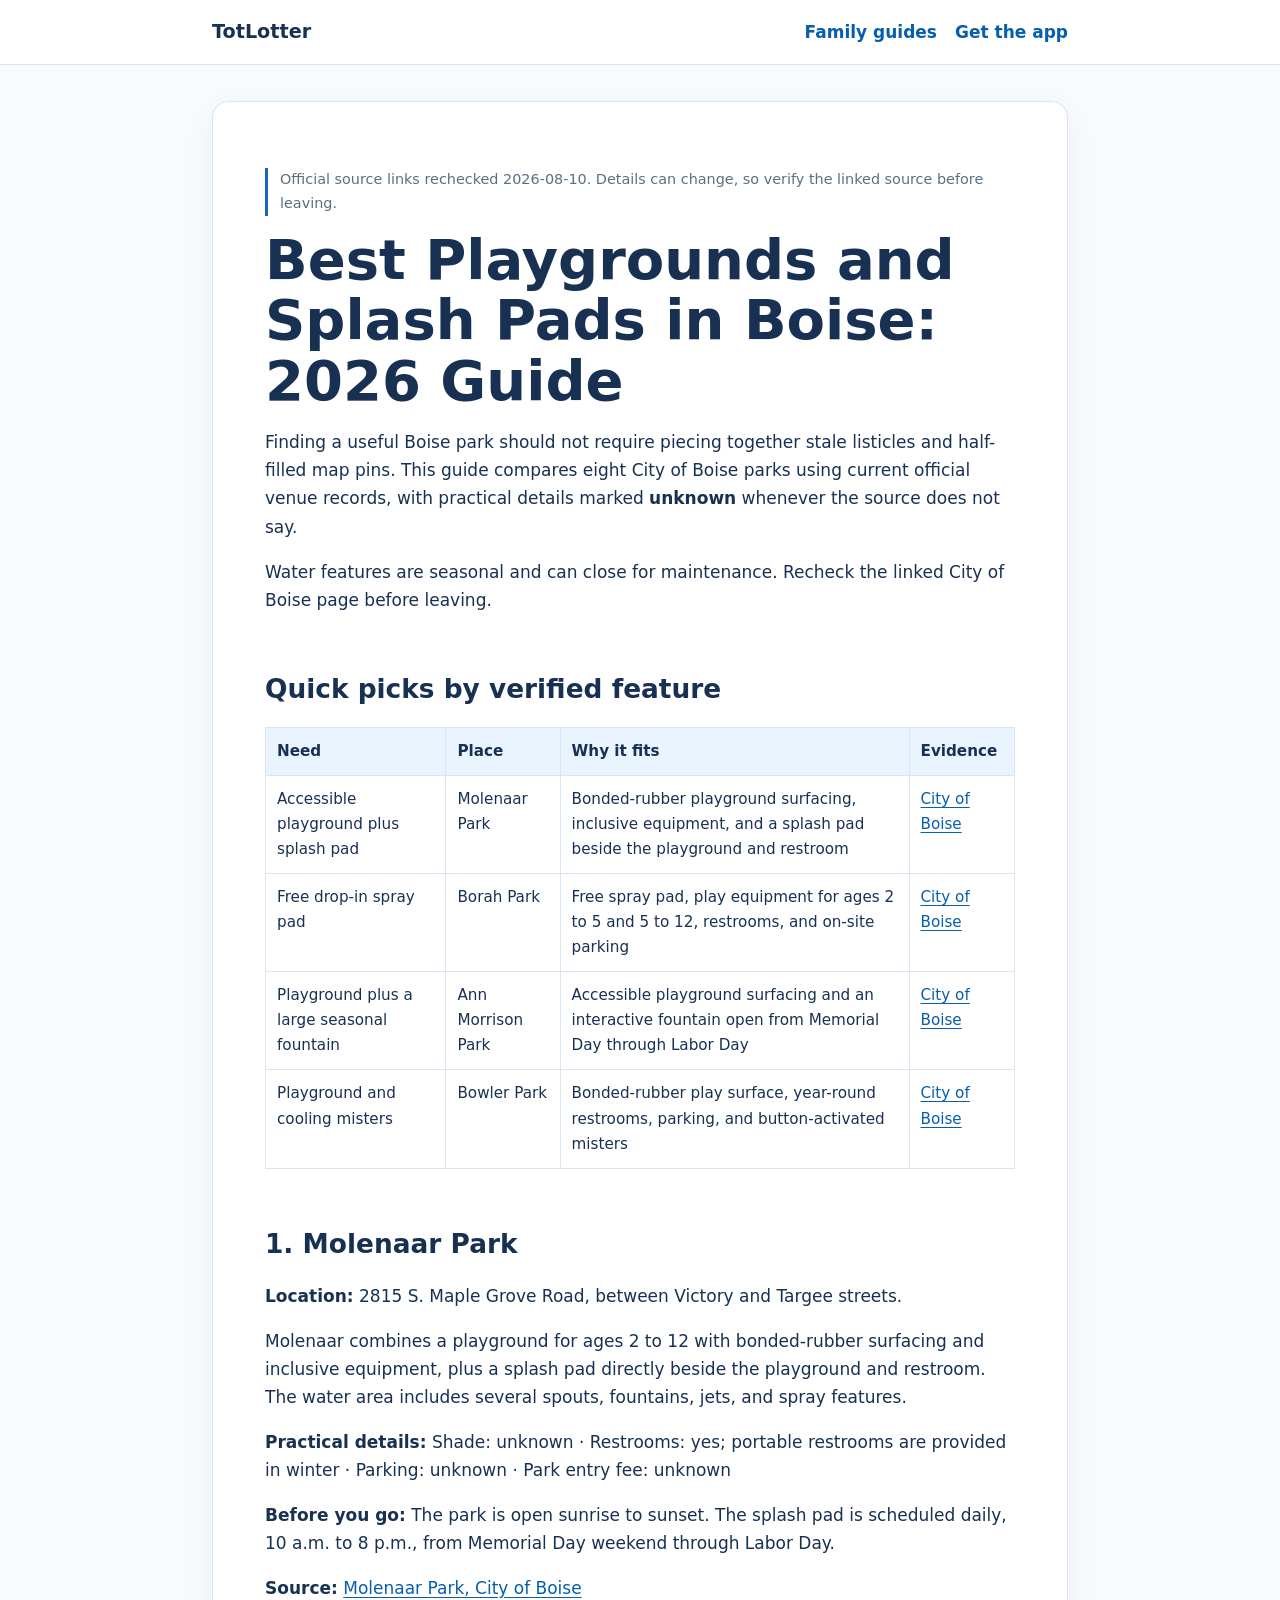
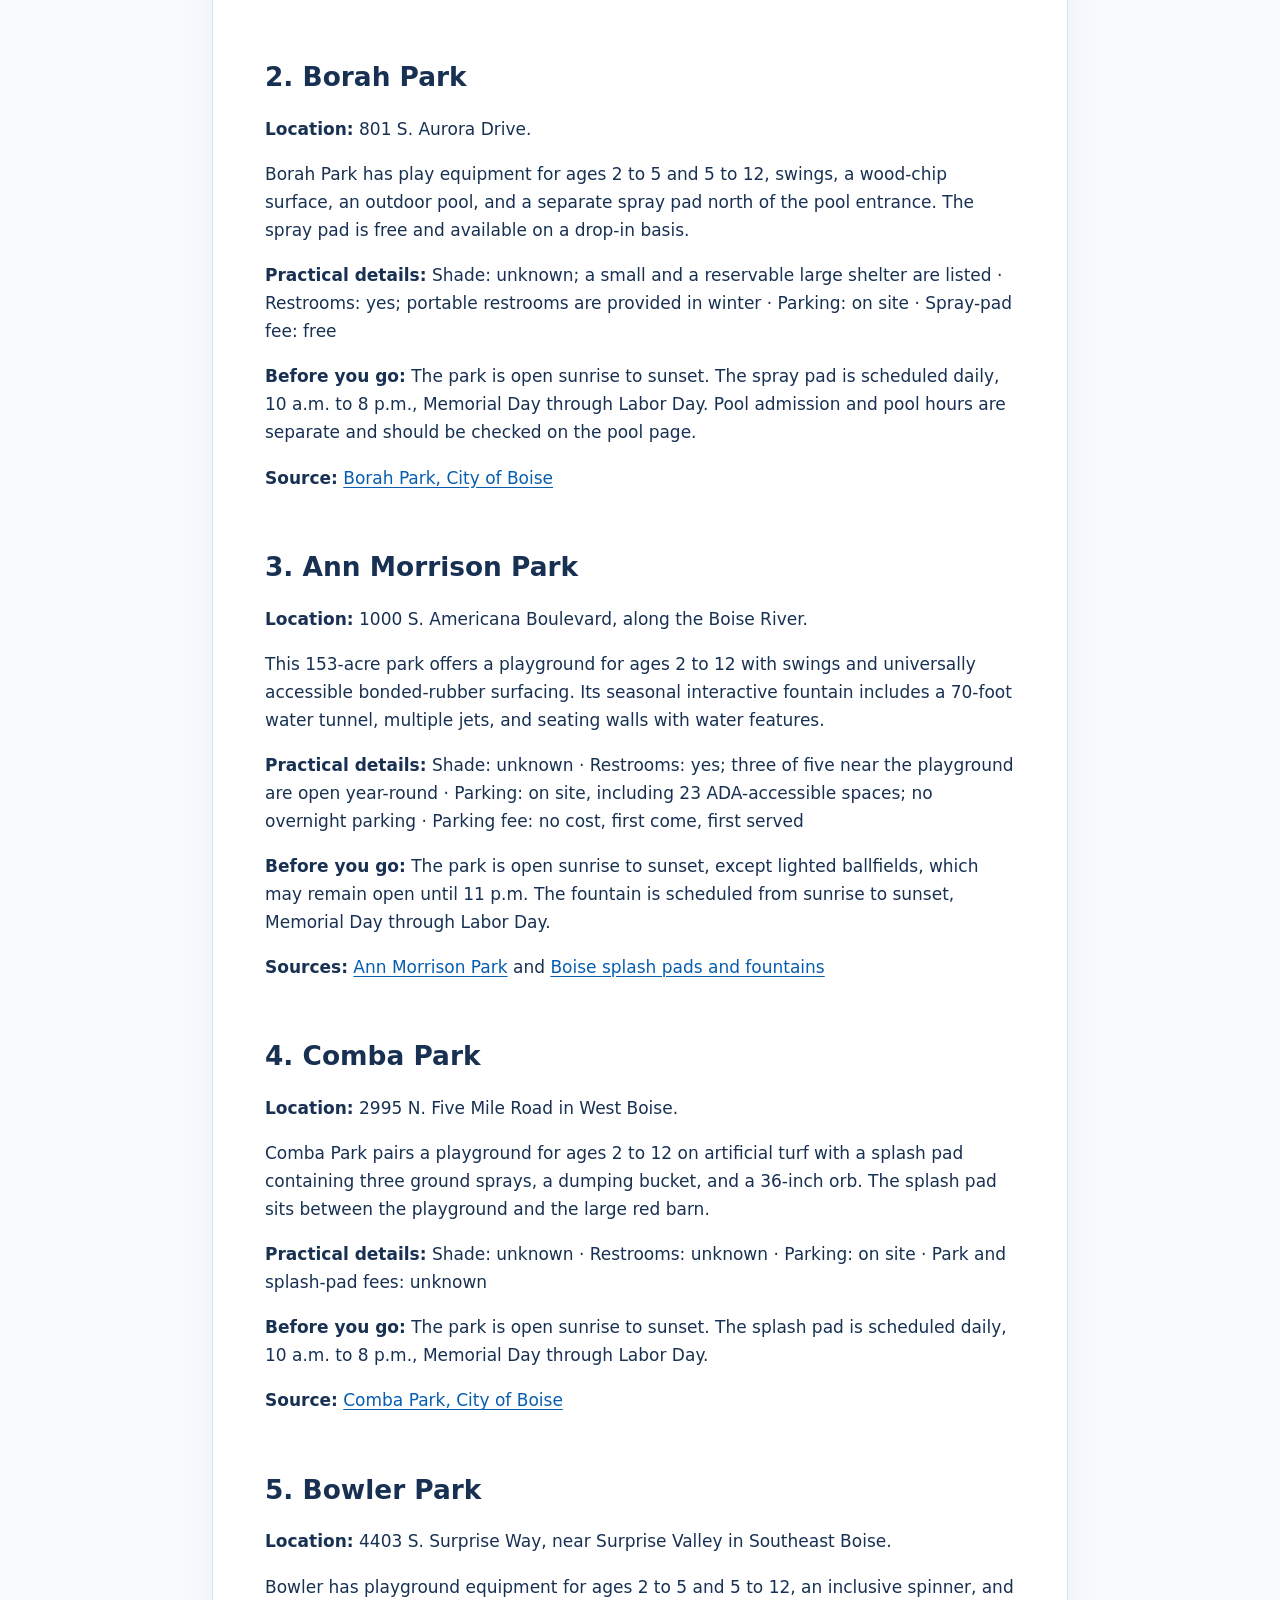
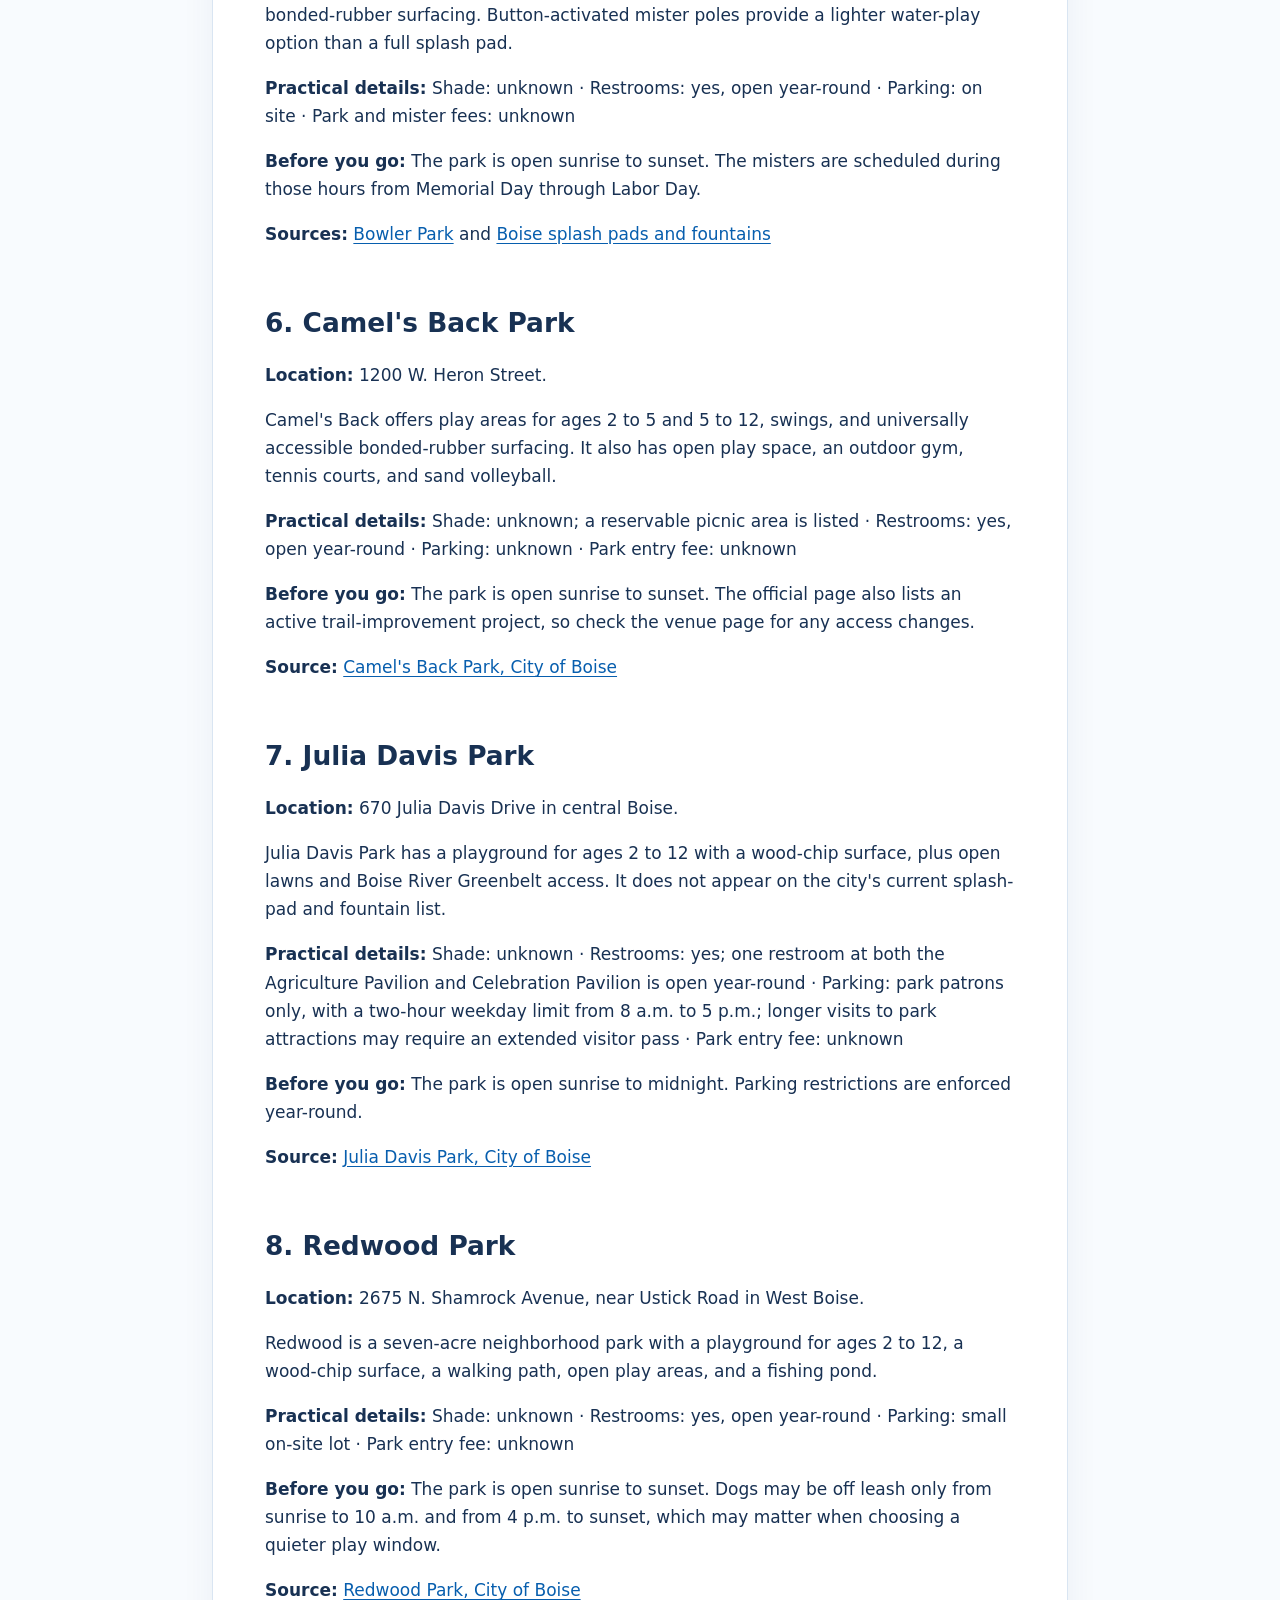
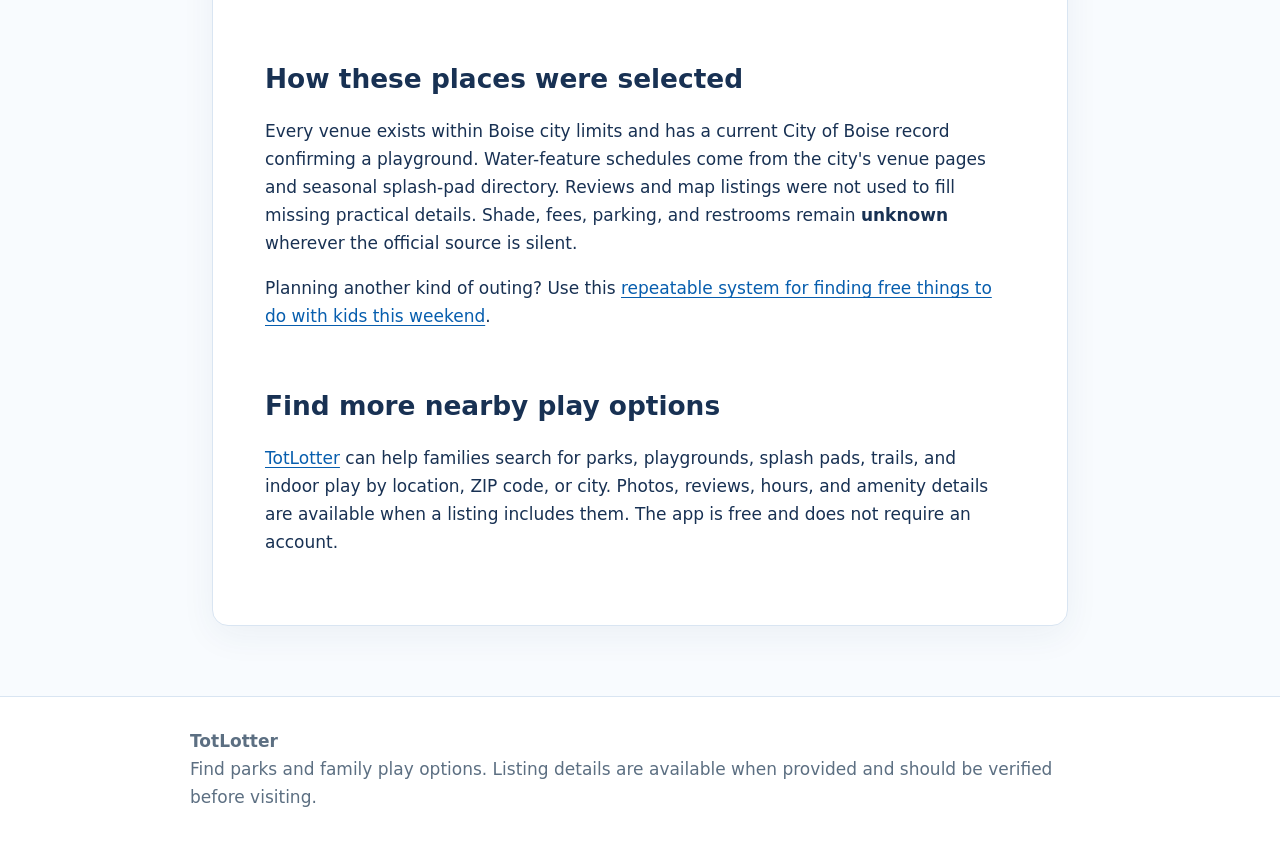
==== guides/boise-playgrounds-splash-pads/index.html @ 4faecacb "Publish source-backed Boise playground guide" ====
<!doctype html>
<html lang="en"><head><meta charset="utf-8"><meta name="viewport" content="width=device-width,initial-scale=1">
<title>Best Playgrounds and Splash Pads in Boise: 2026 Guide</title><meta name="description" content="Compare eight Boise playgrounds, splash pads, misters, restrooms, parking, and current seasonal hours using City of Boise sources."><link rel="canonical" href="https://iamldc.github.io/guides/boise-playgrounds-splash-pads/">
<meta property="og:type" content="article"><meta property="og:title" content="Best Playgrounds and Splash Pads in Boise: 2026 Guide"><meta property="og:description" content="Compare eight Boise playgrounds, splash pads, misters, restrooms, parking, and current seasonal hours using City of Boise sources."><meta property="og:url" content="https://iamldc.github.io/guides/boise-playgrounds-splash-pads/"><meta name="twitter:card" content="summary">
<link rel="stylesheet" href="https://iamldc.github.io/styles.css"></head><body><header class="site-header"><nav class="nav"><a class="brand" href="https://iamldc.github.io/">TotLotter</a><div class="nav-links"><a href="https://iamldc.github.io/#guides">Family guides</a><a href="https://apps.apple.com/us/app/totlotter-parks-for-families/id6768323304">Get the app</a></div></nav></header>
<main><article><p class="updated">Official source links rechecked 2026-08-10. Details can change, so verify the linked source before leaving.</p><h1 id="best-playgrounds-and-splash-pads-in-boise-2026-guide">Best Playgrounds and Splash Pads in Boise: 2026 Guide</h1>
<p>Finding a useful Boise park should not require piecing together stale listicles and half-filled map pins. This guide compares eight City of Boise parks using current official venue records, with practical details marked <strong>unknown</strong> whenever the source does not say.</p>
<p>Water features are seasonal and can close for maintenance. Recheck the linked City of Boise page before leaving.</p>
<h2 id="quick-picks-by-verified-feature">Quick picks by verified feature</h2>
<div class="table-wrap"><table><thead><tr><th>Need</th><th>Place</th><th>Why it fits</th><th>Evidence</th></tr></thead><tbody>
<tr><td>Accessible playground plus splash pad</td><td>Molenaar Park</td><td>Bonded-rubber playground surfacing, inclusive equipment, and a splash pad beside the playground and restroom</td><td><a href="https://www.cityofboise.org/departments/parks-and-recreation/parks/molenaar-park/">City of Boise</a></td></tr>
<tr><td>Free drop-in spray pad</td><td>Borah Park</td><td>Free spray pad, play equipment for ages 2 to 5 and 5 to 12, restrooms, and on-site parking</td><td><a href="https://www.cityofboise.org/departments/parks-and-recreation/parks/borah-park/">City of Boise</a></td></tr>
<tr><td>Playground plus a large seasonal fountain</td><td>Ann Morrison Park</td><td>Accessible playground surfacing and an interactive fountain open from Memorial Day through Labor Day</td><td><a href="https://www.cityofboise.org/departments/parks-and-recreation/parks/ann-morrison-park">City of Boise</a></td></tr>
<tr><td>Playground and cooling misters</td><td>Bowler Park</td><td>Bonded-rubber play surface, year-round restrooms, parking, and button-activated misters</td><td><a href="https://www.cityofboise.org/departments/parks-and-recreation/parks/bowler-park/">City of Boise</a></td></tr>
</tbody></table></div>
<h2 id="1-molenaar-park">1. Molenaar Park</h2>
<p><strong>Location:</strong> 2815 S. Maple Grove Road, between Victory and Targee streets.</p>
<p>Molenaar combines a playground for ages 2 to 12 with bonded-rubber surfacing and inclusive equipment, plus a splash pad directly beside the playground and restroom. The water area includes several spouts, fountains, jets, and spray features.</p>
<p><strong>Practical details:</strong> Shade: unknown · Restrooms: yes; portable restrooms are provided in winter · Parking: unknown · Park entry fee: unknown</p>
<p><strong>Before you go:</strong> The park is open sunrise to sunset. The splash pad is scheduled daily, 10 a.m. to 8 p.m., from Memorial Day weekend through Labor Day.</p>
<p><strong>Source:</strong> <a href="https://www.cityofboise.org/departments/parks-and-recreation/parks/molenaar-park/">Molenaar Park, City of Boise</a></p>
<h2 id="2-borah-park">2. Borah Park</h2>
<p><strong>Location:</strong> 801 S. Aurora Drive.</p>
<p>Borah Park has play equipment for ages 2 to 5 and 5 to 12, swings, a wood-chip surface, an outdoor pool, and a separate spray pad north of the pool entrance. The spray pad is free and available on a drop-in basis.</p>
<p><strong>Practical details:</strong> Shade: unknown; a small and a reservable large shelter are listed · Restrooms: yes; portable restrooms are provided in winter · Parking: on site · Spray-pad fee: free</p>
<p><strong>Before you go:</strong> The park is open sunrise to sunset. The spray pad is scheduled daily, 10 a.m. to 8 p.m., Memorial Day through Labor Day. Pool admission and pool hours are separate and should be checked on the pool page.</p>
<p><strong>Source:</strong> <a href="https://www.cityofboise.org/departments/parks-and-recreation/parks/borah-park/">Borah Park, City of Boise</a></p>
<h2 id="3-ann-morrison-park">3. Ann Morrison Park</h2>
<p><strong>Location:</strong> 1000 S. Americana Boulevard, along the Boise River.</p>
<p>This 153-acre park offers a playground for ages 2 to 12 with swings and universally accessible bonded-rubber surfacing. Its seasonal interactive fountain includes a 70-foot water tunnel, multiple jets, and seating walls with water features.</p>
<p><strong>Practical details:</strong> Shade: unknown · Restrooms: yes; three of five near the playground are open year-round · Parking: on site, including 23 ADA-accessible spaces; no overnight parking · Parking fee: no cost, first come, first served</p>
<p><strong>Before you go:</strong> The park is open sunrise to sunset, except lighted ballfields, which may remain open until 11 p.m. The fountain is scheduled from sunrise to sunset, Memorial Day through Labor Day.</p>
<p><strong>Sources:</strong> <a href="https://www.cityofboise.org/departments/parks-and-recreation/parks/ann-morrison-park">Ann Morrison Park</a> and <a href="https://www.cityofboise.org/departments/parks-and-recreation/splash-pads-and-fountains-in-city-parks/">Boise splash pads and fountains</a></p>
<h2 id="4-comba-park">4. Comba Park</h2>
<p><strong>Location:</strong> 2995 N. Five Mile Road in West Boise.</p>
<p>Comba Park pairs a playground for ages 2 to 12 on artificial turf with a splash pad containing three ground sprays, a dumping bucket, and a 36-inch orb. The splash pad sits between the playground and the large red barn.</p>
<p><strong>Practical details:</strong> Shade: unknown · Restrooms: unknown · Parking: on site · Park and splash-pad fees: unknown</p>
<p><strong>Before you go:</strong> The park is open sunrise to sunset. The splash pad is scheduled daily, 10 a.m. to 8 p.m., Memorial Day through Labor Day.</p>
<p><strong>Source:</strong> <a href="https://www.cityofboise.org/departments/parks-and-recreation/parks/comba-park/">Comba Park, City of Boise</a></p>
<h2 id="5-bowler-park">5. Bowler Park</h2>
<p><strong>Location:</strong> 4403 S. Surprise Way, near Surprise Valley in Southeast Boise.</p>
<p>Bowler has playground equipment for ages 2 to 5 and 5 to 12, an inclusive spinner, and bonded-rubber surfacing. Button-activated mister poles provide a lighter water-play option than a full splash pad.</p>
<p><strong>Practical details:</strong> Shade: unknown · Restrooms: yes, open year-round · Parking: on site · Park and mister fees: unknown</p>
<p><strong>Before you go:</strong> The park is open sunrise to sunset. The misters are scheduled during those hours from Memorial Day through Labor Day.</p>
<p><strong>Sources:</strong> <a href="https://www.cityofboise.org/departments/parks-and-recreation/parks/bowler-park/">Bowler Park</a> and <a href="https://www.cityofboise.org/departments/parks-and-recreation/splash-pads-and-fountains-in-city-parks/">Boise splash pads and fountains</a></p>
<h2 id="6-camel-s-back-park">6. Camel&#x27;s Back Park</h2>
<p><strong>Location:</strong> 1200 W. Heron Street.</p>
<p>Camel&#x27;s Back offers play areas for ages 2 to 5 and 5 to 12, swings, and universally accessible bonded-rubber surfacing. It also has open play space, an outdoor gym, tennis courts, and sand volleyball.</p>
<p><strong>Practical details:</strong> Shade: unknown; a reservable picnic area is listed · Restrooms: yes, open year-round · Parking: unknown · Park entry fee: unknown</p>
<p><strong>Before you go:</strong> The park is open sunrise to sunset. The official page also lists an active trail-improvement project, so check the venue page for any access changes.</p>
<p><strong>Source:</strong> <a href="https://www.cityofboise.org/departments/parks-and-recreation/parks/camels-back-park">Camel&#x27;s Back Park, City of Boise</a></p>
<h2 id="7-julia-davis-park">7. Julia Davis Park</h2>
<p><strong>Location:</strong> 670 Julia Davis Drive in central Boise.</p>
<p>Julia Davis Park has a playground for ages 2 to 12 with a wood-chip surface, plus open lawns and Boise River Greenbelt access. It does not appear on the city&#x27;s current splash-pad and fountain list.</p>
<p><strong>Practical details:</strong> Shade: unknown · Restrooms: yes; one restroom at both the Agriculture Pavilion and Celebration Pavilion is open year-round · Parking: park patrons only, with a two-hour weekday limit from 8 a.m. to 5 p.m.; longer visits to park attractions may require an extended visitor pass · Park entry fee: unknown</p>
<p><strong>Before you go:</strong> The park is open sunrise to midnight. Parking restrictions are enforced year-round.</p>
<p><strong>Source:</strong> <a href="https://www.cityofboise.org/departments/parks-and-recreation/parks/julia-davis-park">Julia Davis Park, City of Boise</a></p>
<h2 id="8-redwood-park">8. Redwood Park</h2>
<p><strong>Location:</strong> 2675 N. Shamrock Avenue, near Ustick Road in West Boise.</p>
<p>Redwood is a seven-acre neighborhood park with a playground for ages 2 to 12, a wood-chip surface, a walking path, open play areas, and a fishing pond.</p>
<p><strong>Practical details:</strong> Shade: unknown · Restrooms: yes, open year-round · Parking: small on-site lot · Park entry fee: unknown</p>
<p><strong>Before you go:</strong> The park is open sunrise to sunset. Dogs may be off leash only from sunrise to 10 a.m. and from 4 p.m. to sunset, which may matter when choosing a quieter play window.</p>
<p><strong>Source:</strong> <a href="https://www.cityofboise.org/departments/parks-and-recreation/parks/redwood-park/">Redwood Park, City of Boise</a></p>
<h2 id="how-these-places-were-selected">How these places were selected</h2>
<p>Every venue exists within Boise city limits and has a current City of Boise record confirming a playground. Water-feature schedules come from the city&#x27;s venue pages and seasonal splash-pad directory. Reviews and map listings were not used to fill missing practical details. Shade, fees, parking, and restrooms remain <strong>unknown</strong> wherever the official source is silent.</p>
<p>Planning another kind of outing? Use this <a href="https://iamldc.github.io/guides/free-things-to-do-with-kids-this-weekend/">repeatable system for finding free things to do with kids this weekend</a>.</p>
<h2 id="find-more-nearby-play-options">Find more nearby play options</h2>
<p><a href="https://apps.apple.com/us/app/totlotter-parks-for-families/id6768323304">TotLotter</a> can help families search for parks, playgrounds, splash pads, trails, and indoor play by location, ZIP code, or city. Photos, reviews, hours, and amenity details are available when a listing includes them. The app is free and does not require an account.</p></article></main>
<footer class="site-footer"><div><strong>TotLotter</strong><br>Find parks and family play options. Listing details are available when provided and should be verified before visiting.</div></footer></body></html>
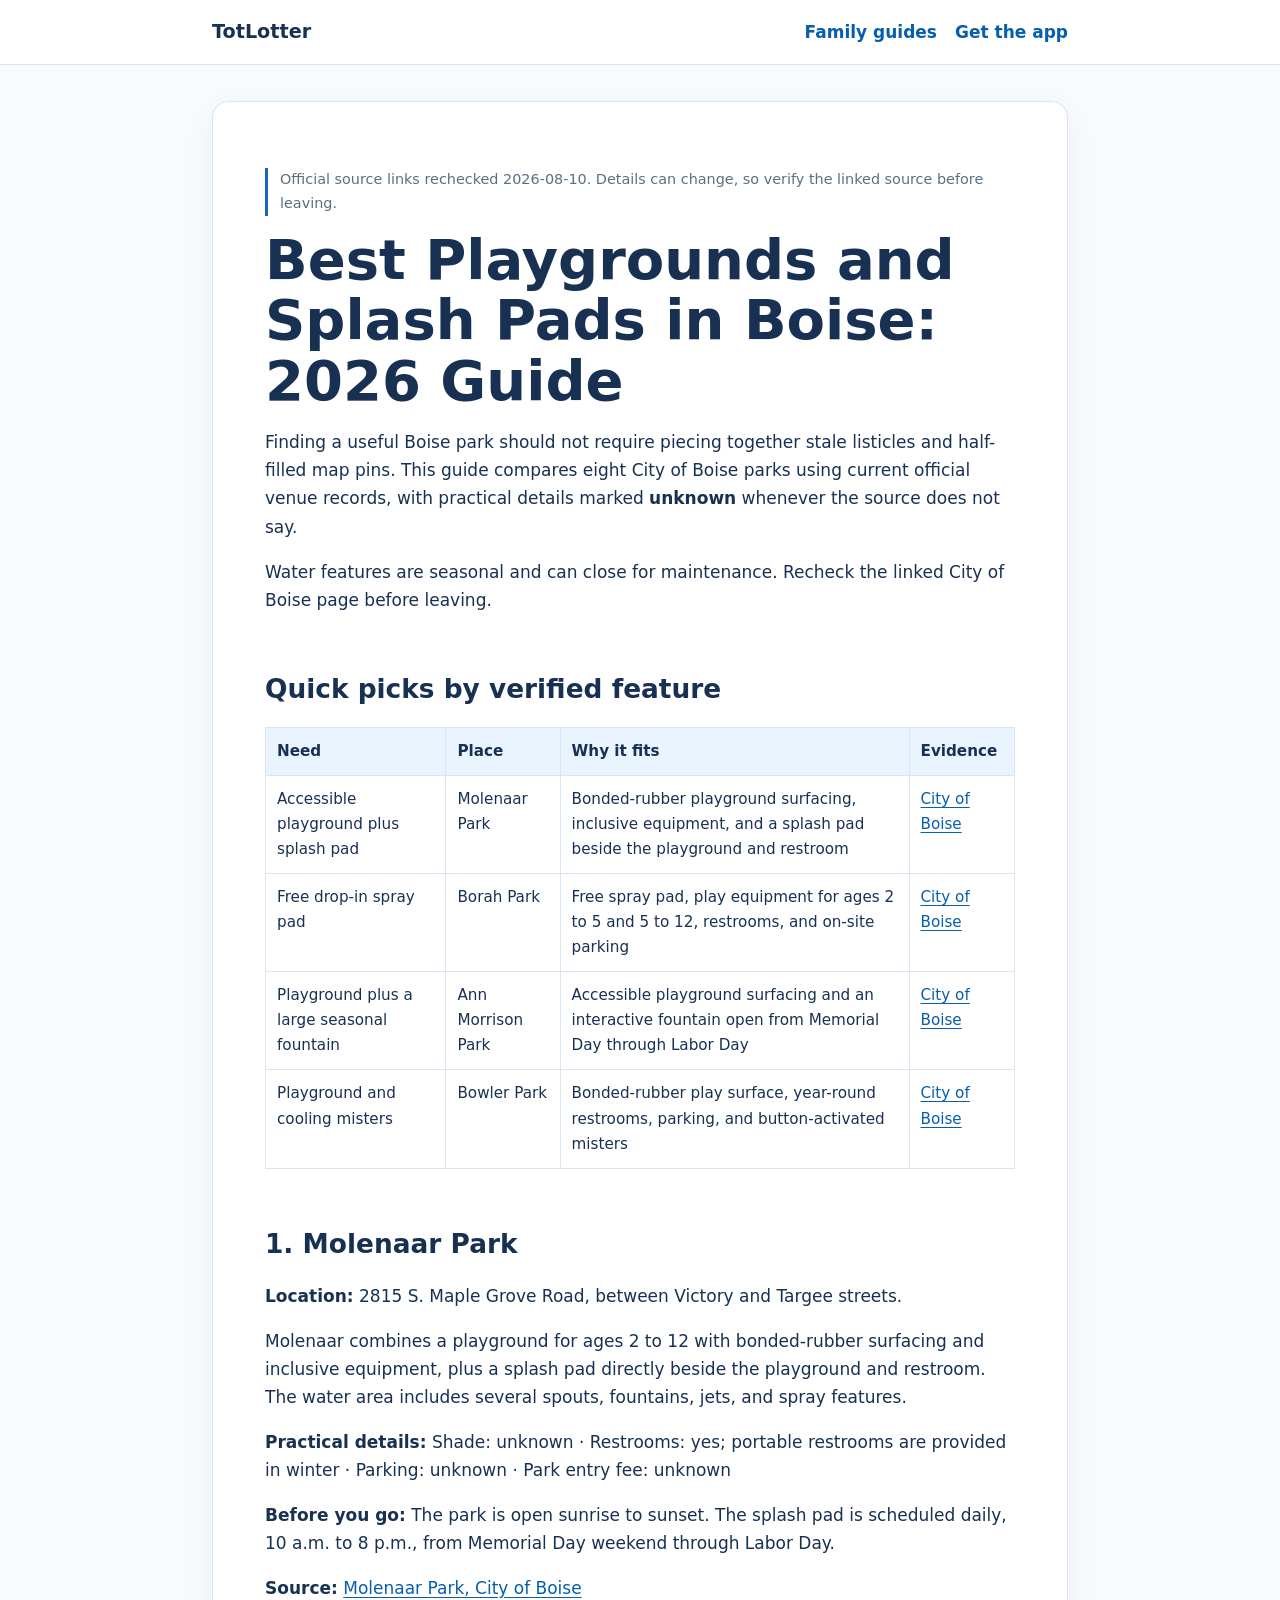
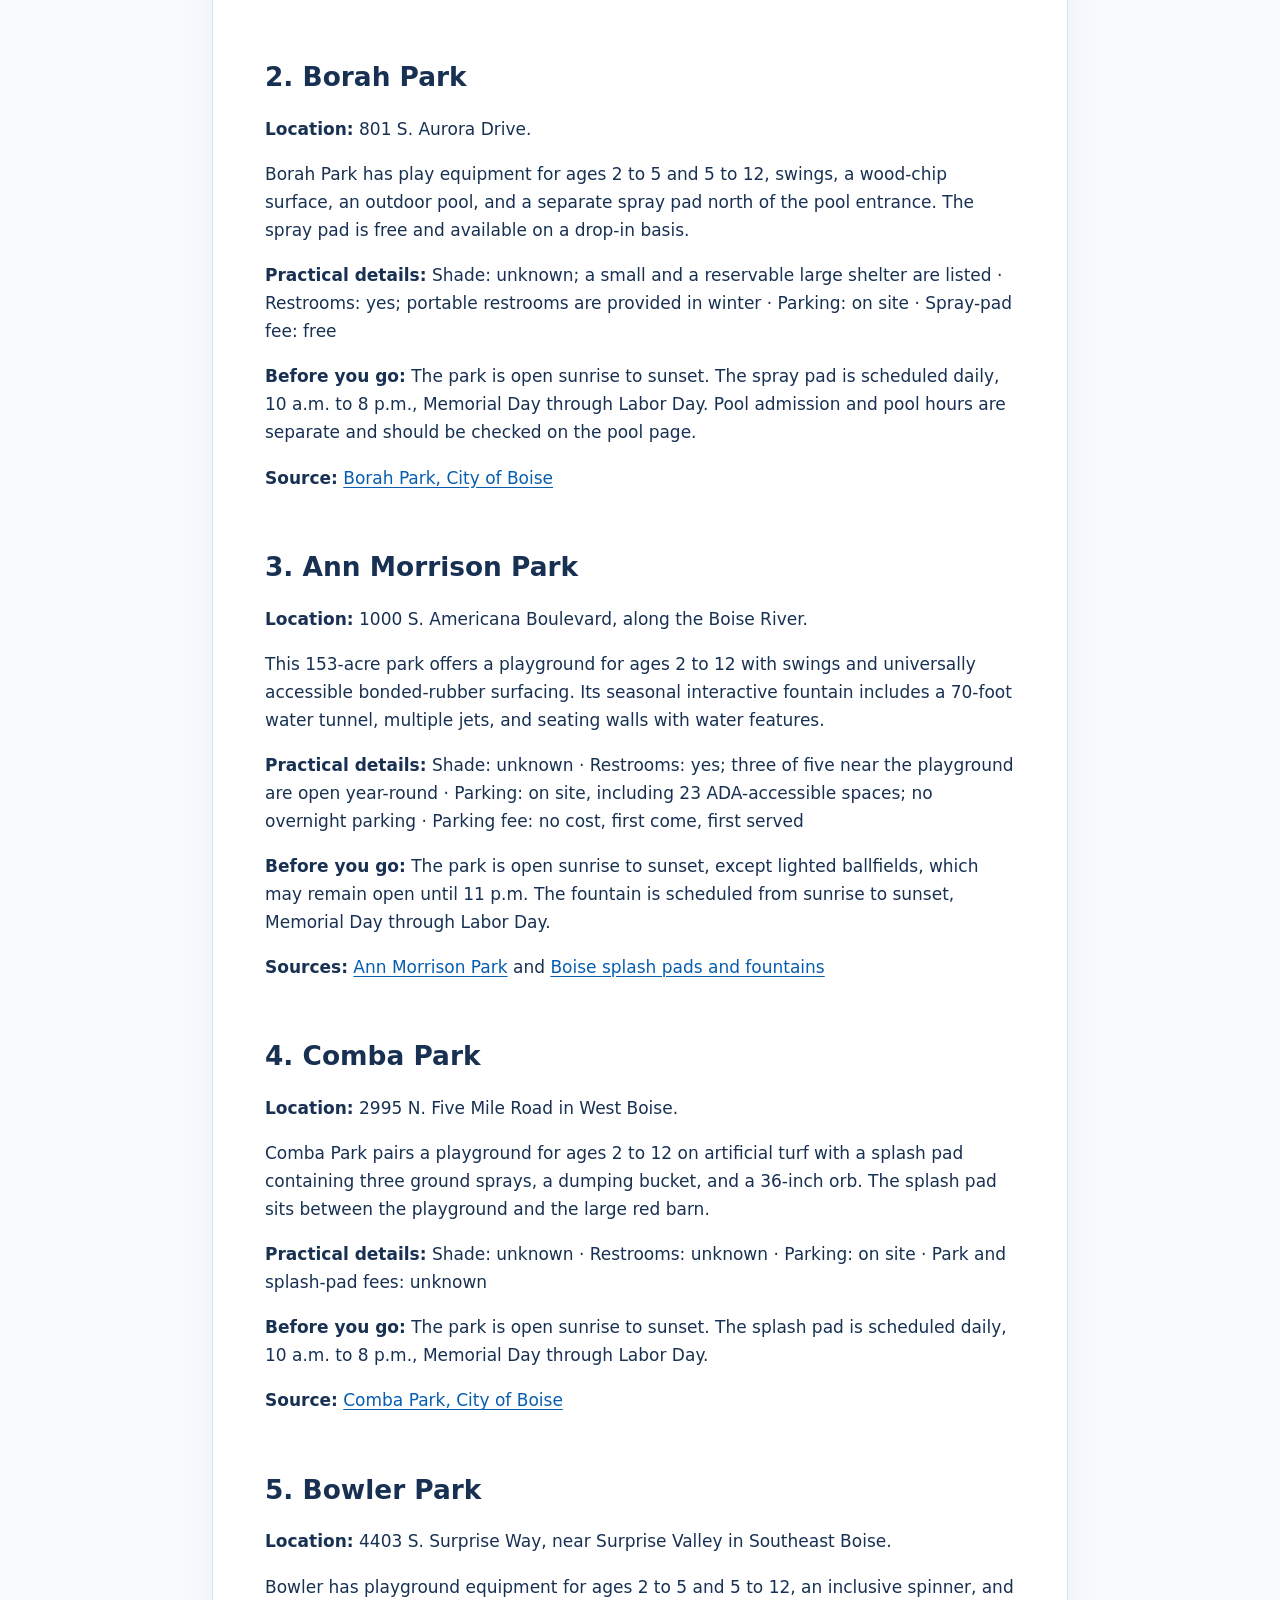
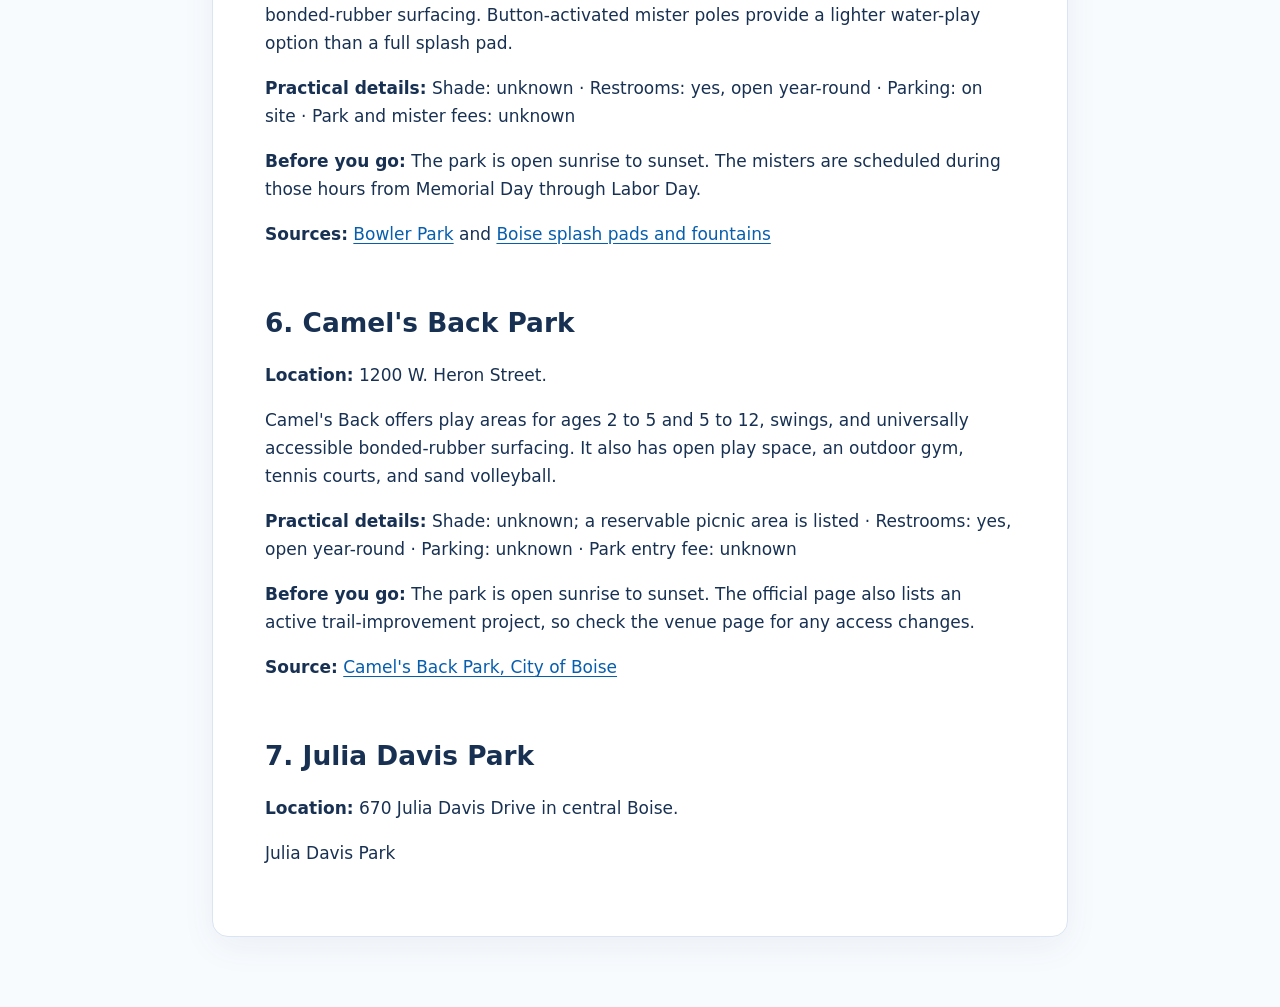
==== commit 9735f789: "Add Smart App Banner to Boise family guide" ====
--- a/guides/boise-playgrounds-splash-pads/index.html
+++ b/guides/boise-playgrounds-splash-pads/index.html
@@ -1,5 +1,5 @@
 <!doctype html>
-<html lang="en"><head><meta charset="utf-8"><meta name="viewport" content="width=device-width,initial-scale=1">
+<html lang="en"><head><meta charset="utf-8"><meta name="viewport" content="width=device-width,initial-scale=1"><meta name="apple-itunes-app" content="app-id=6768323304">
 <title>Best Playgrounds and Splash Pads in Boise: 2026 Guide</title><meta name="description" content="Compare eight Boise playgrounds, splash pads, misters, restrooms, parking, and current seasonal hours using City of Boise sources."><link rel="canonical" href="https://iamldc.github.io/guides/boise-playgrounds-splash-pads/">
 <meta property="og:type" content="article"><meta property="og:title" content="Best Playgrounds and Splash Pads in Boise: 2026 Guide"><meta property="og:description" content="Compare eight Boise playgrounds, splash pads, misters, restrooms, parking, and current seasonal hours using City of Boise sources."><meta property="og:url" content="https://iamldc.github.io/guides/boise-playgrounds-splash-pads/"><meta name="twitter:card" content="summary">
 <link rel="stylesheet" href="https://iamldc.github.io/styles.css"></head><body><header class="site-header"><nav class="nav"><a class="brand" href="https://iamldc.github.io/">TotLotter</a><div class="nav-links"><a href="https://iamldc.github.io/#guides">Family guides</a><a href="https://apps.apple.com/us/app/totlotter-parks-for-families/id6768323304">Get the app</a></div></nav></header>
@@ -51,19 +51,4 @@
 <p><strong>Source:</strong> <a href="https://www.cityofboise.org/departments/parks-and-recreation/parks/camels-back-park">Camel&#x27;s Back Park, City of Boise</a></p>
 <h2 id="7-julia-davis-park">7. Julia Davis Park</h2>
 <p><strong>Location:</strong> 670 Julia Davis Drive in central Boise.</p>
-<p>Julia Davis Park has a playground for ages 2 to 12 with a wood-chip surface, plus open lawns and Boise River Greenbelt access. It does not appear on the city&#x27;s current splash-pad and fountain list.</p>
-<p><strong>Practical details:</strong> Shade: unknown · Restrooms: yes; one restroom at both the Agriculture Pavilion and Celebration Pavilion is open year-round · Parking: park patrons only, with a two-hour weekday limit from 8 a.m. to 5 p.m.; longer visits to park attractions may require an extended visitor pass · Park entry fee: unknown</p>
-<p><strong>Before you go:</strong> The park is open sunrise to midnight. Parking restrictions are enforced year-round.</p>
-<p><strong>Source:</strong> <a href="https://www.cityofboise.org/departments/parks-and-recreation/parks/julia-davis-park">Julia Davis Park, City of Boise</a></p>
-<h2 id="8-redwood-park">8. Redwood Park</h2>
-<p><strong>Location:</strong> 2675 N. Shamrock Avenue, near Ustick Road in West Boise.</p>
-<p>Redwood is a seven-acre neighborhood park with a playground for ages 2 to 12, a wood-chip surface, a walking path, open play areas, and a fishing pond.</p>
-<p><strong>Practical details:</strong> Shade: unknown · Restrooms: yes, open year-round · Parking: small on-site lot · Park entry fee: unknown</p>
-<p><strong>Before you go:</strong> The park is open sunrise to sunset. Dogs may be off leash only from sunrise to 10 a.m. and from 4 p.m. to sunset, which may matter when choosing a quieter play window.</p>
-<p><strong>Source:</strong> <a href="https://www.cityofboise.org/departments/parks-and-recreation/parks/redwood-park/">Redwood Park, City of Boise</a></p>
-<h2 id="how-these-places-were-selected">How these places were selected</h2>
-<p>Every venue exists within Boise city limits and has a current City of Boise record confirming a playground. Water-feature schedules come from the city&#x27;s venue pages and seasonal splash-pad directory. Reviews and map listings were not used to fill missing practical details. Shade, fees, parking, and restrooms remain <strong>unknown</strong> wherever the official source is silent.</p>
-<p>Planning another kind of outing? Use this <a href="https://iamldc.github.io/guides/free-things-to-do-with-kids-this-weekend/">repeatable system for finding free things to do with kids this weekend</a>.</p>
-<h2 id="find-more-nearby-play-options">Find more nearby play options</h2>
-<p><a href="https://apps.apple.com/us/app/totlotter-parks-for-families/id6768323304">TotLotter</a> can help families search for parks, playgrounds, splash pads, trails, and indoor play by location, ZIP code, or city. Photos, reviews, hours, and amenity details are available when a listing includes them. The app is free and does not require an account.</p></article></main>
-<footer class="site-footer"><div><strong>TotLotter</strong><br>Find parks and family play options. Listing details are available when provided and should be verified before visiting.</div></footer></body></html>+<p>Julia Davis Park<has>
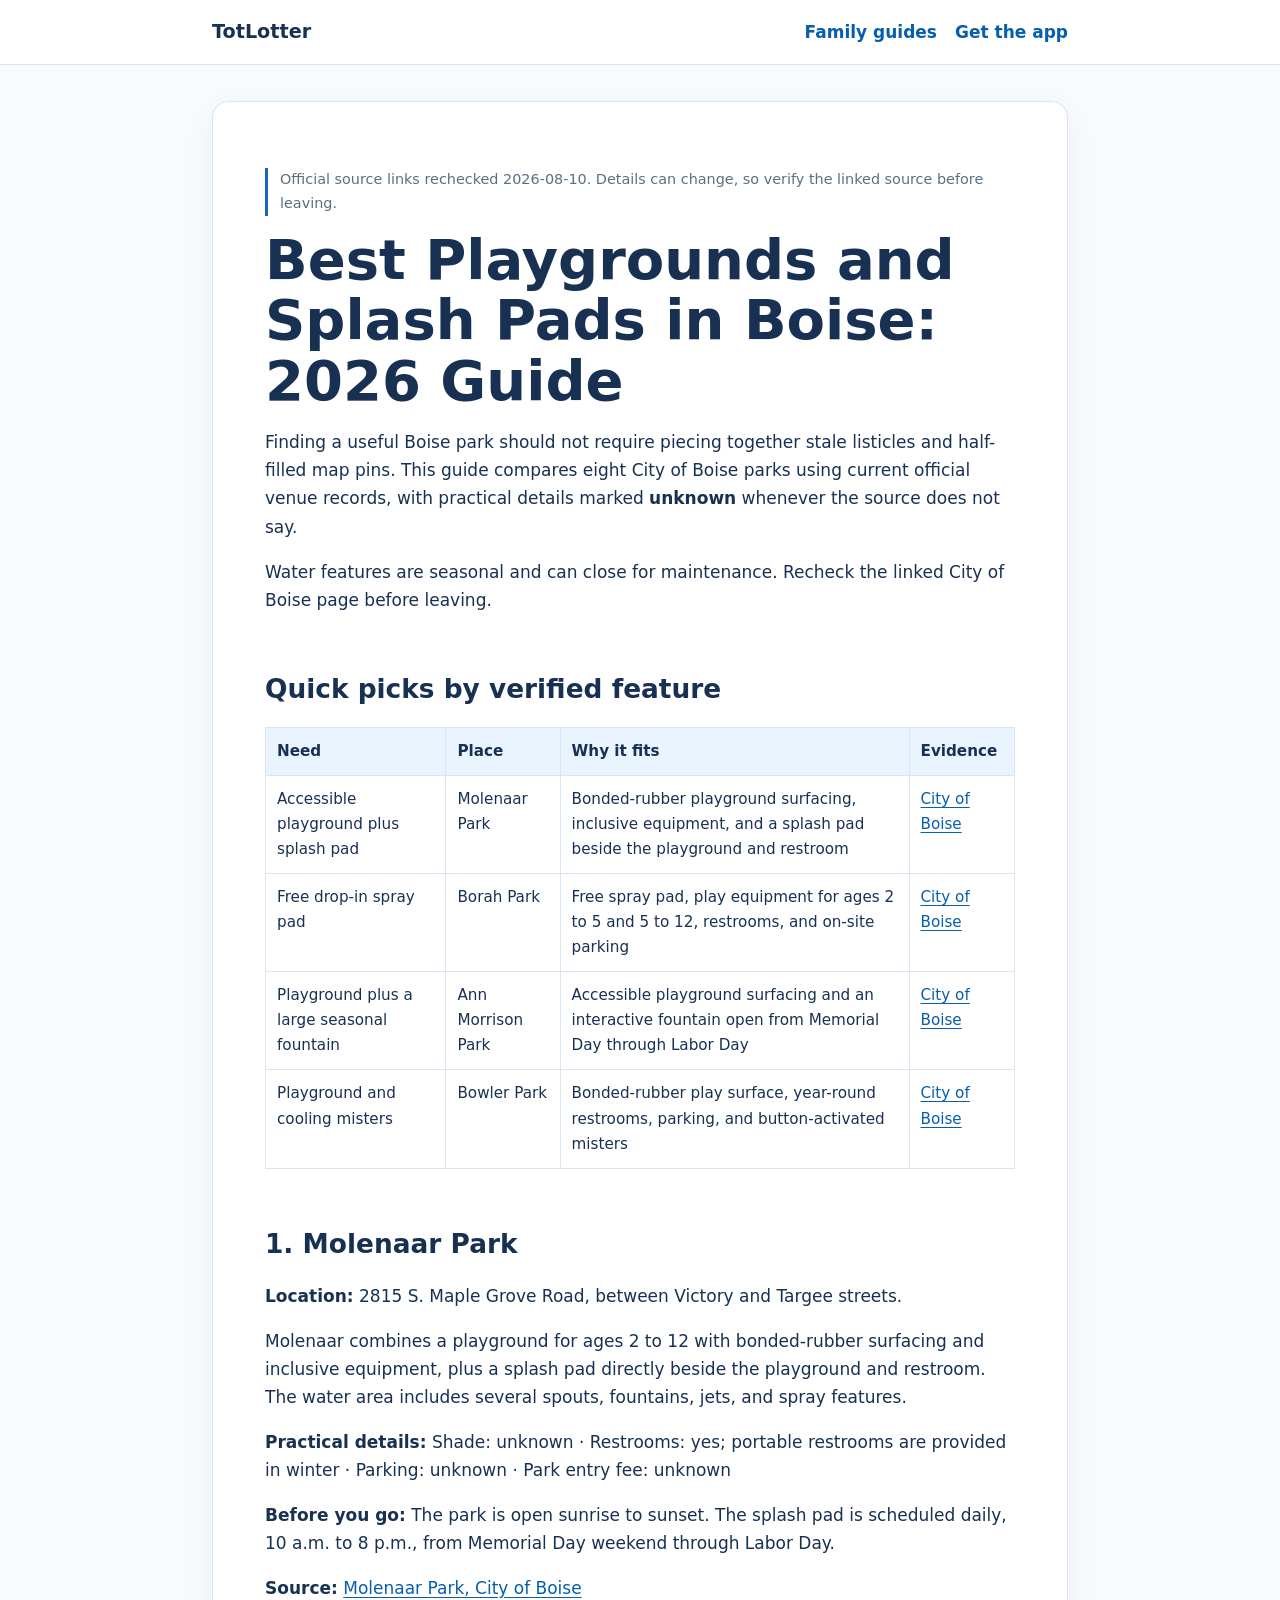
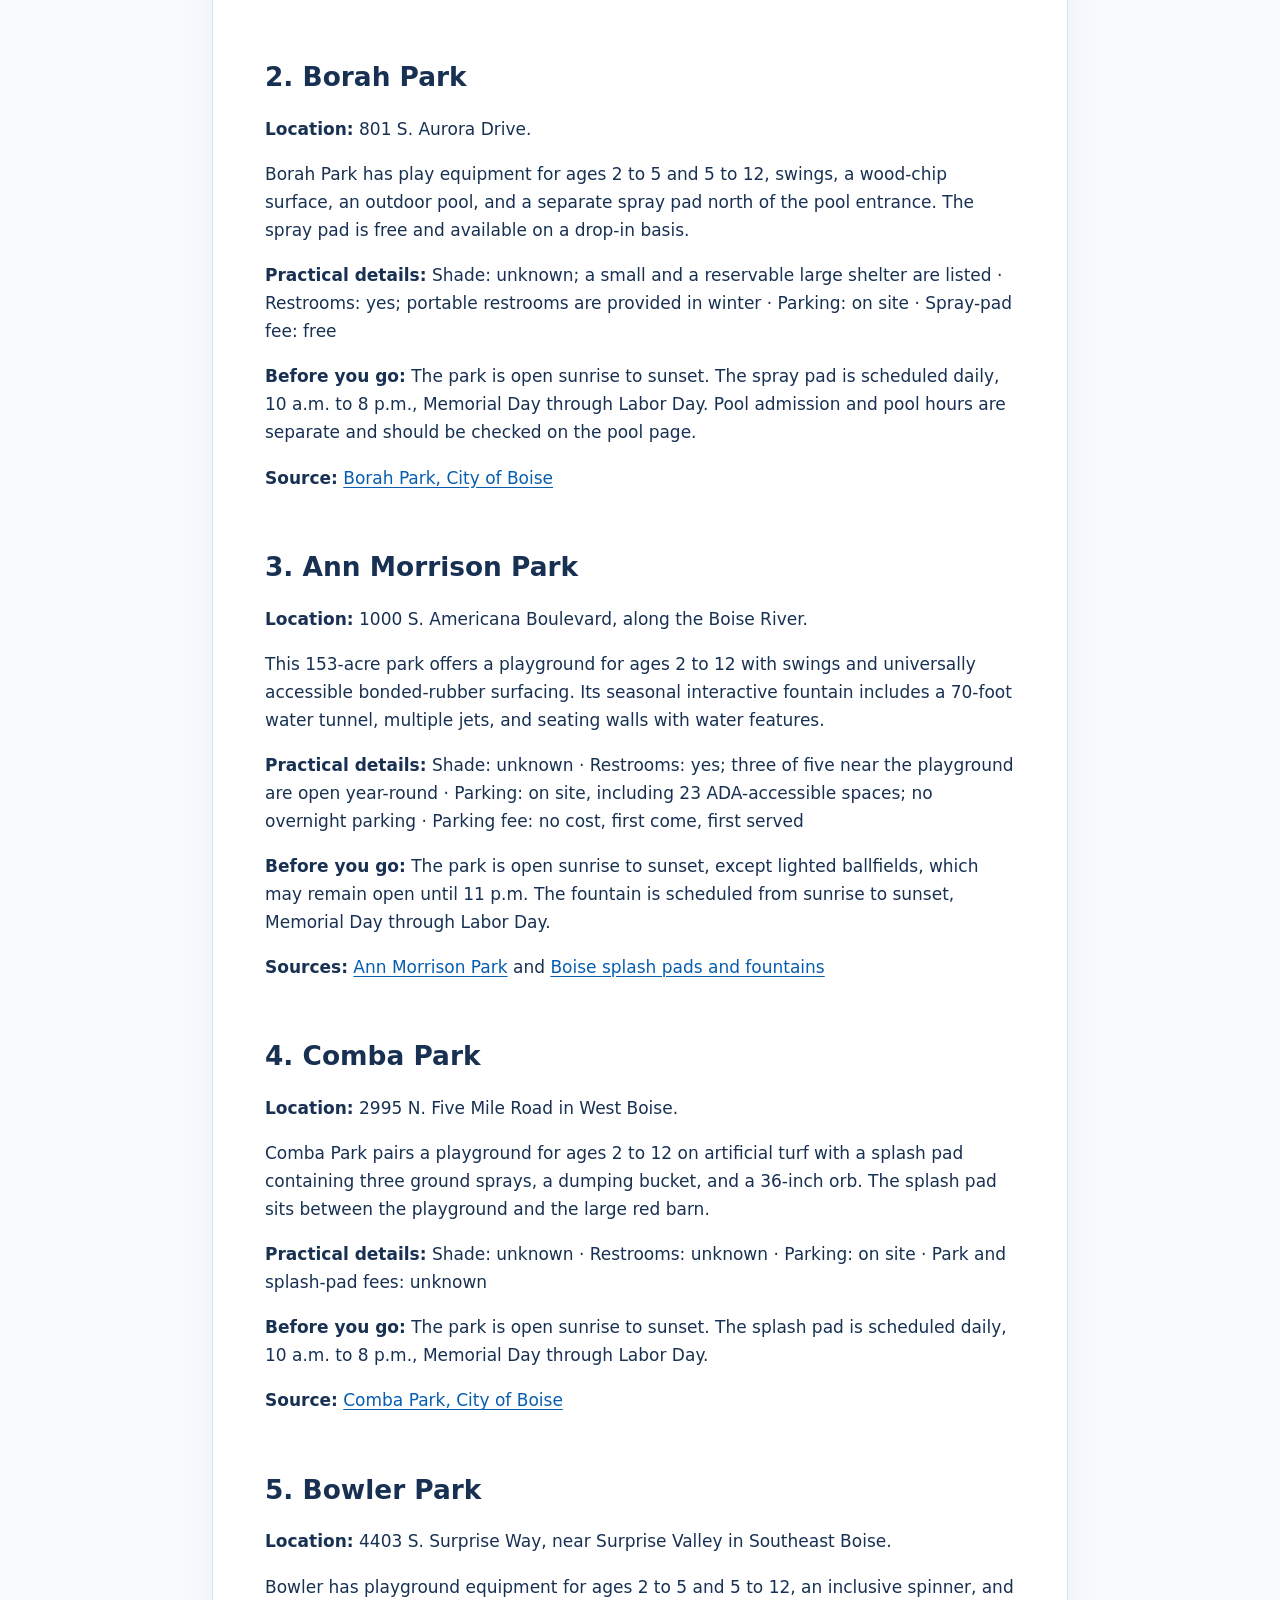
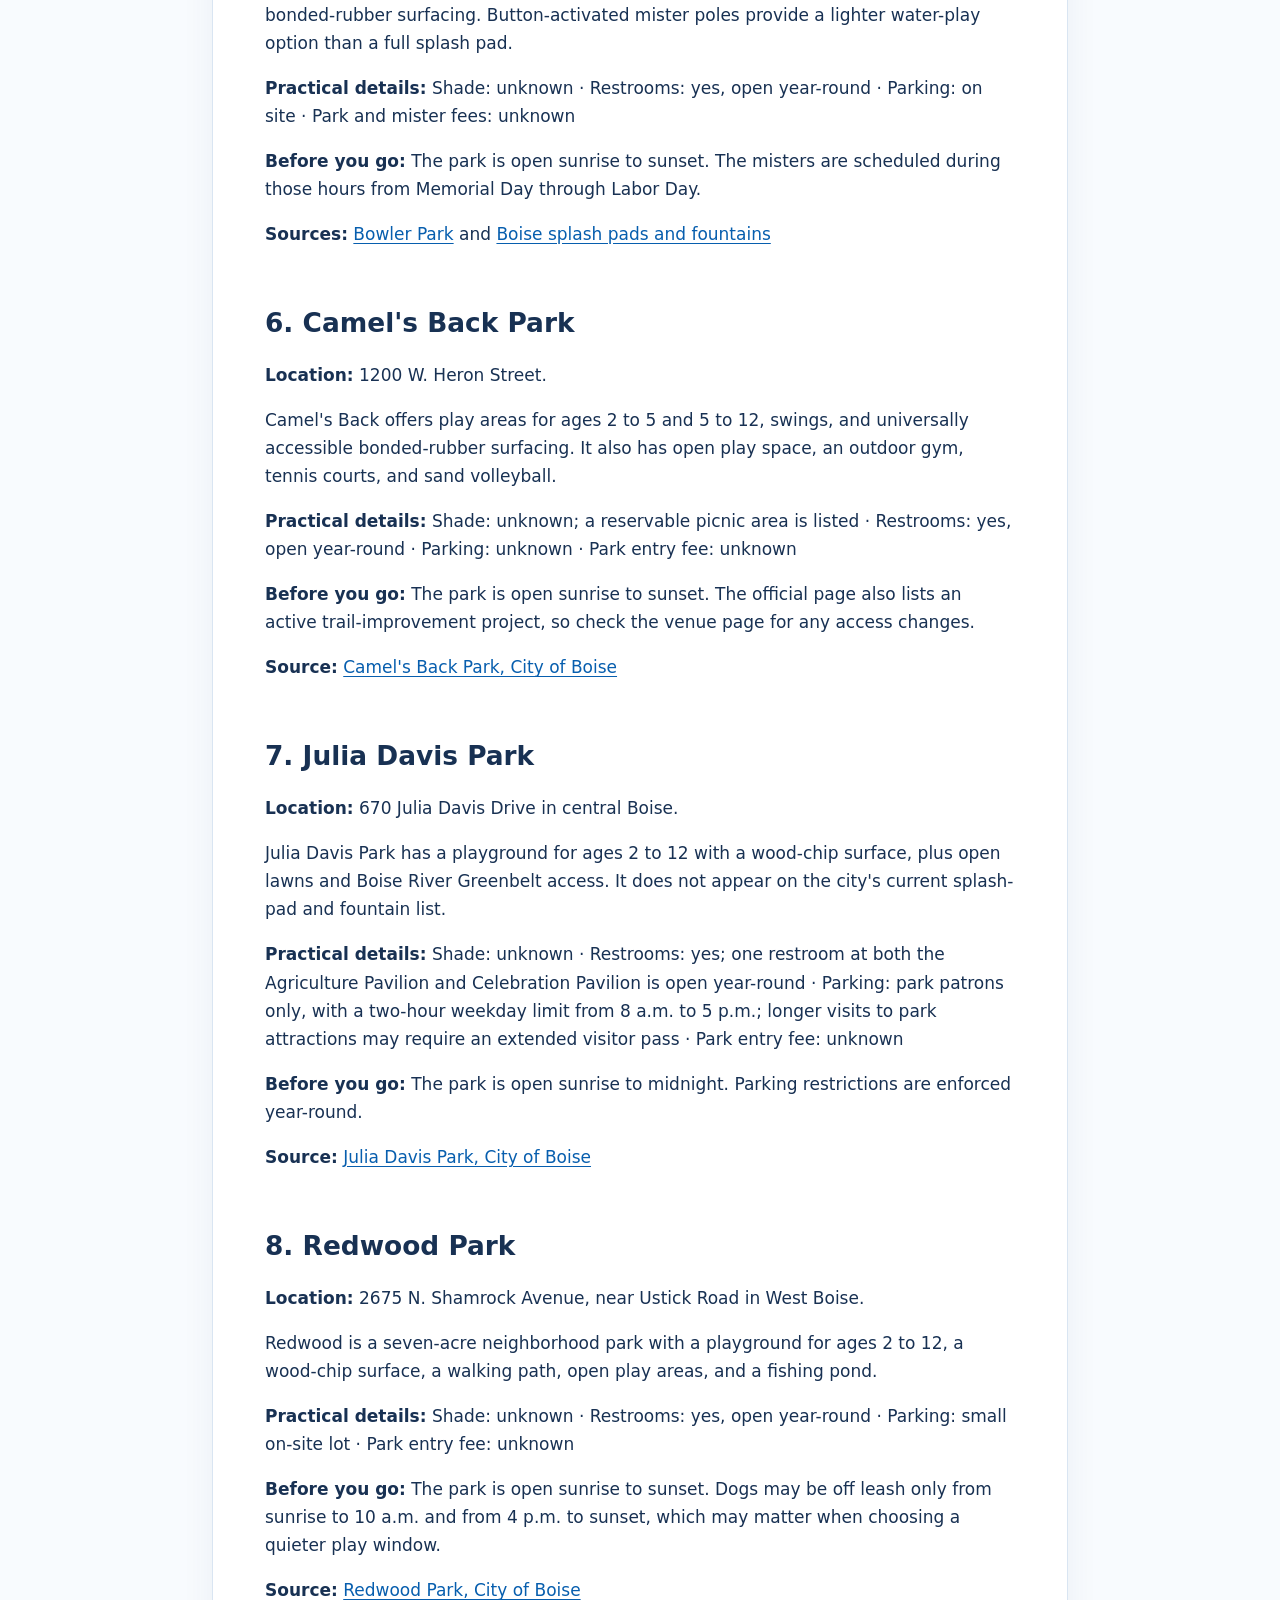
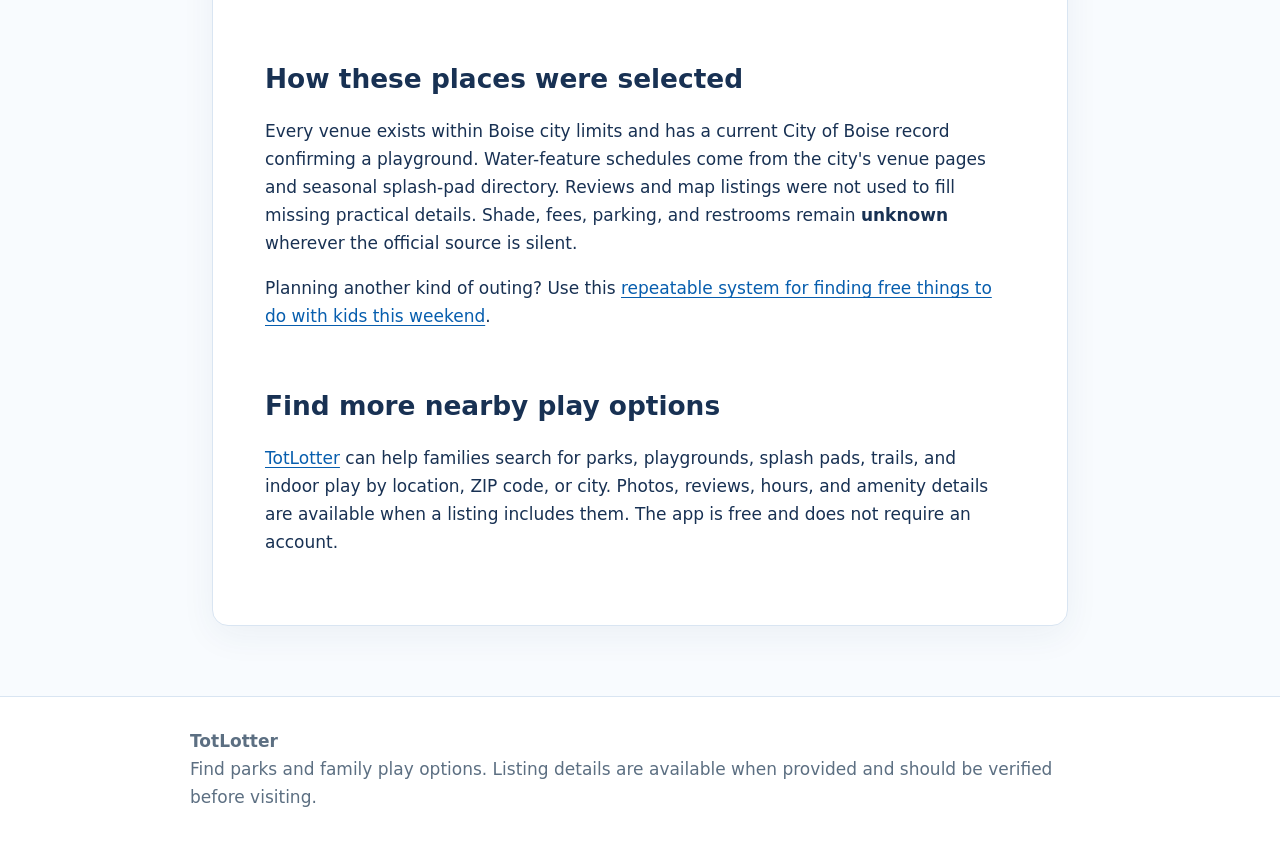
==== commit a69931fe: "Restore complete Boise guide with Smart App Banner" ====
--- a/guides/boise-playgrounds-splash-pads/index.html
+++ b/guides/boise-playgrounds-splash-pads/index.html
@@ -51,4 +51,19 @@
 <p><strong>Source:</strong> <a href="https://www.cityofboise.org/departments/parks-and-recreation/parks/camels-back-park">Camel&#x27;s Back Park, City of Boise</a></p>
 <h2 id="7-julia-davis-park">7. Julia Davis Park</h2>
 <p><strong>Location:</strong> 670 Julia Davis Drive in central Boise.</p>
-<p>Julia Davis Park<has>+<p>Julia Davis Park has a playground for ages 2 to 12 with a wood-chip surface, plus open lawns and Boise River Greenbelt access. It does not appear on the city&#x27;s current splash-pad and fountain list.</p>
+<p><strong>Practical details:</strong> Shade: unknown · Restrooms: yes; one restroom at both the Agriculture Pavilion and Celebration Pavilion is open year-round · Parking: park patrons only, with a two-hour weekday limit from 8 a.m. to 5 p.m.; longer visits to park attractions may require an extended visitor pass · Park entry fee: unknown</p>
+<p><strong>Before you go:</strong> The park is open sunrise to midnight. Parking restrictions are enforced year-round.</p>
+<p><strong>Source:</strong> <a href="https://www.cityofboise.org/departments/parks-and-recreation/parks/julia-davis-park">Julia Davis Park, City of Boise</a></p>
+<h2 id="8-redwood-park">8. Redwood Park</h2>
+<p><strong>Location:</strong> 2675 N. Shamrock Avenue, near Ustick Road in West Boise.</p>
+<p>Redwood is a seven-acre neighborhood park with a playground for ages 2 to 12, a wood-chip surface, a walking path, open play areas, and a fishing pond.</p>
+<p><strong>Practical details:</strong> Shade: unknown · Restrooms: yes, open year-round · Parking: small on-site lot · Park entry fee: unknown</p>
+<p><strong>Before you go:</strong> The park is open sunrise to sunset. Dogs may be off leash only from sunrise to 10 a.m. and from 4 p.m. to sunset, which may matter when choosing a quieter play window.</p>
+<p><strong>Source:</strong> <a href="https://www.cityofboise.org/departments/parks-and-recreation/parks/redwood-park/">Redwood Park, City of Boise</a></p>
+<h2 id="how-these-places-were-selected">How these places were selected</h2>
+<p>Every venue exists within Boise city limits and has a current City of Boise record confirming a playground. Water-feature schedules come from the city's venue pages and seasonal splash-pad directory. Reviews and map listings were not used to fill missing practical details. Shade, fees, parking, and restrooms remain <strong>unknown</strong> wherever the official source is silent.</p>
+<p>Planning another kind of outing? Use this <a href="https://iamldc.github.io/guides/free-things-to-do-with-kids-this-weekend/">repeatable system for finding free things to do with kids this weekend</a>.</p>
+<h2 id="find-more-nearby-play-options">Find more nearby play options</h2>
+<p><a href="https://apps.apple.com/us/app/totlotter-parks-for-families/id6768323304">TotLotter</a> can help families search for parks, playgrounds, splash pads, trails, and indoor play by location, ZIP code, or city. Photos, reviews, hours, and amenity details are available when a listing includes them. The app is free and does not require an account.</p></article></main>
+<footer class="site-footer"><div><strong>TotLotter</strong><br>Find parks and family play options. Listing details are available when provided and should be verified before visiting.</div></footer></body></html>
